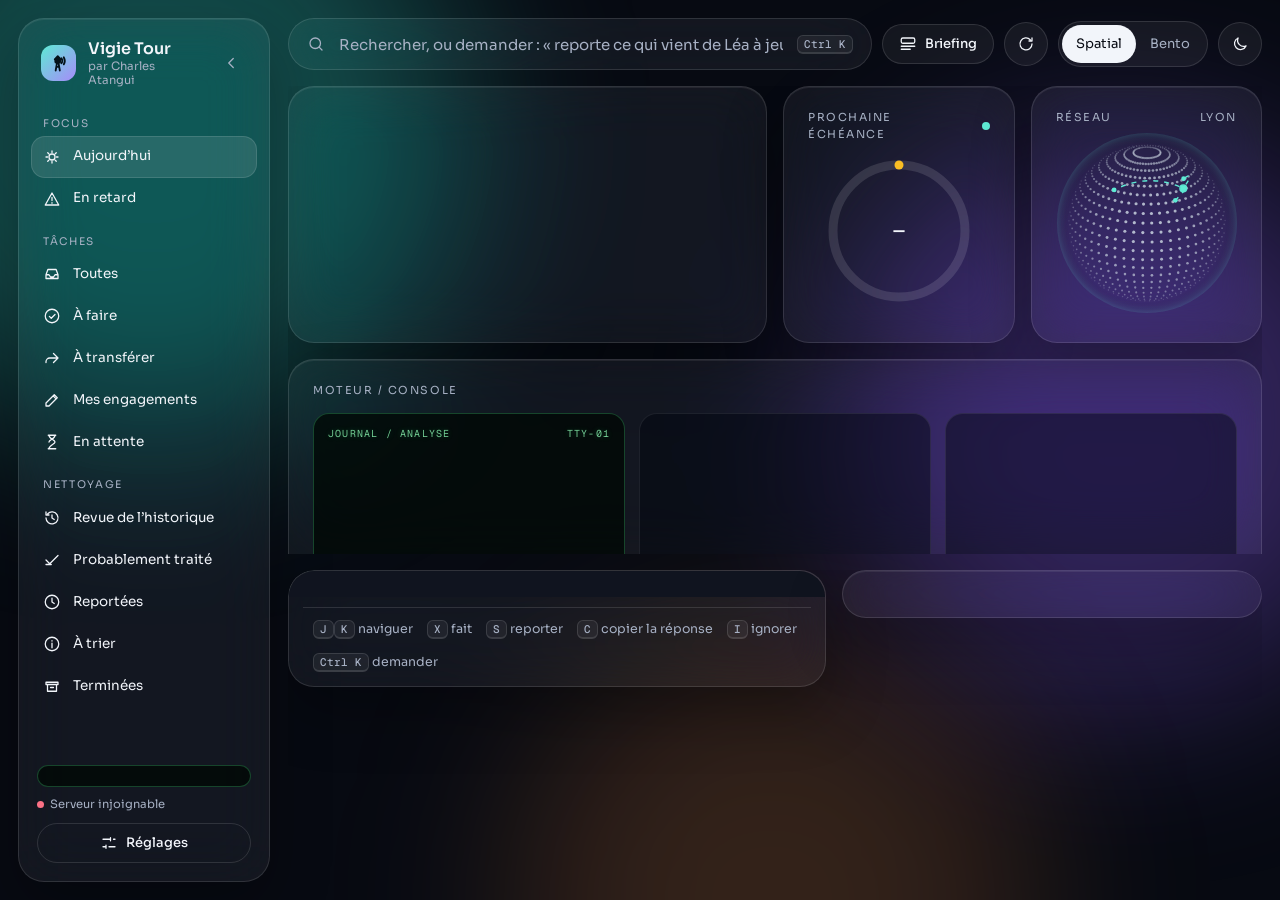
==== app/static/index.html @ c8418e98 "Import initial de Vigie Tour Application locale qui transforme les e-mails en tâches : ingestion des" ====
<!doctype html>
<html lang="fr">
<head>
  <meta charset="utf-8">
  <meta name="viewport" content="width=device-width, initial-scale=1">
  <title>Vigie Tour</title>
  <link rel="icon" href="vigie.png">
  <link rel="stylesheet" href="https://fonts.googleapis.com/css2?family=Sora:wght@300;400;500;600&amp;family=Geist+Mono:wght@400;500&amp;family=Doto:wght@700;900&amp;family=Space+Grotesk:wght@400;500;600&amp;display=swap">
  <link rel="stylesheet" href="app.css">
  <script>
    // Thème appliqué avant l'affichage pour éviter un flash
    try { document.documentElement.dataset.theme = localStorage.getItem("mp.theme") || "spatial";
          document.documentElement.dataset.mode = localStorage.getItem("mp.mode") || "dark";
          document.documentElement.dataset.lab = localStorage.getItem("mp.lab") === "0" ? "off" : "on";
          if (localStorage.getItem("mp.side") === "mini") document.documentElement.classList.add("side-mini"); }
    catch (e) { document.documentElement.dataset.theme = "spatial"; document.documentElement.dataset.mode = "dark"; }
  </script>
</head>
<body>
  <div class="orbs" aria-hidden="true"><i></i><i></i><i></i></div>

  <div class="app">
    <aside class="side">
      <div class="brand">
        <span class="logo"><svg viewBox="0 0 24 24" aria-hidden="true"><path d="M8 21l1.7-9.8M13 21l-1.7-9.8M8.8 16.6h3.4"/><path d="M6.9 7.6l3.6-3.7 3.6 3.7z" fill="currentColor"/><rect x="7.6" y="7.2" width="5.8" height="4.4" rx="1.2" fill="currentColor"/><path d="M14.98 6.38a5.4 5.4 0 0 1 0 6.04M17.77 5.2a8.4 8.4 0 0 1 0 8.4"/></svg></span>
        <span class="brand-txt"><b>Vigie Tour</b><small>par Charles Atangui</small></span>
        <button id="sideToggle" class="side-toggle" aria-label="Replier la barre latérale" title="Replier / déplier la barre latérale (\)">
          <svg viewBox="0 0 24 24" aria-hidden="true"><path d="M15 6l-6 6 6 6"/></svg>
        </button>
      </div>
      <nav id="nav" aria-label="Vues"></nav>
      <div class="side-foot">
        <div class="term" id="sideTerm" aria-label="Journal du moteur"></div>
        <div id="status" class="status"></div>
        <button id="settingsBtn" class="btn ghost"><svg viewBox="0 0 24 24" aria-hidden="true"><path d="M4 7h10M18 7h2M4 17h4M12 17h8M14 5v4M8 15v4"/></svg><span class="lbl">Réglages</span></button>
      </div>
    </aside>

    <div class="work">
      <header class="top">
        <div class="cmd" id="cmdBox">
          <svg viewBox="0 0 24 24" aria-hidden="true"><circle cx="11" cy="11" r="7"/><path d="M20 20l-3.5-3.5"/></svg>
          <input id="cmd" autocomplete="off" aria-label="Rechercher ou demander à Vigie Tour"
                 placeholder="Rechercher, ou demander : « reporte ce qui vient de Léa à jeudi »">
          <kbd>Ctrl K</kbd>
          <div id="cmdPanel" class="cmd-panel hidden" role="dialog" aria-label="Assistant"></div>
        </div>
        <button id="dashBtn" class="btn dash-btn" aria-pressed="true" title="Masquer / afficher les blocs du briefing (B)">
          <svg viewBox="0 0 24 24" aria-hidden="true"><rect x="3" y="4" width="18" height="7" rx="2"/><path d="M3 15h18M3 19h12"/></svg><span class="lbl">Briefing</span>
        </button>
        <button id="syncBtn" class="btn icon" aria-label="Synchroniser maintenant" title="Synchroniser (R)">
          <svg viewBox="0 0 24 24" aria-hidden="true"><path d="M20 12a8 8 0 1 1-2.3-5.7M20 4v4h-4"/></svg>
        </button>
        <div class="seg" role="group" aria-label="Thème">
          <button data-theme-btn="spatial">Spatial</button>
          <button data-theme-btn="bento">Bento</button>
        </div>
        <button id="modeBtn" class="btn icon" aria-label="Basculer clair / sombre">
          <svg viewBox="0 0 24 24" aria-hidden="true"><path d="M20 14.5A8 8 0 0 1 9.5 4a8 8 0 1 0 10.5 10.5z"/></svg>
        </button>
      </header>

      <div id="banner" class="banner hidden"></div>

      <section class="dash" id="dash" aria-label="Briefing">
        <article class="card brief" data-block="brief">
          <div class="rain" id="rain" aria-hidden="true"></div>
          <div class="eyebrow" id="briefDate"></div>
          <h1 id="briefTitle"></h1>
          <p id="briefText"></p>
          <div class="pills" id="briefPills"></div>
          <div class="daydots" id="dayDots" aria-hidden="true"></div>
          <div class="muted small" id="dayTxt"></div>
        </article>
        <article class="card next" data-block="next">
          <div class="eyebrow">Prochaine échéance <span class="rec"></span></div>
          <div class="ring">
            <svg viewBox="0 0 100 100" aria-hidden="true"><circle cx="50" cy="50" r="44" class="ring-bg"/><circle cx="50" cy="50" r="44" class="ring-fg" id="ringFg"/></svg>
            <div class="ring-txt"><b class="num" id="nextCd">--:--:--</b><small id="nextDay"></small></div>
          </div>
          <button class="next-title" id="nextTitle"></button>
        </article>
        <article class="card globe" data-block="globe">
          <div class="eyebrow">Réseau <span class="muted">Lyon</span></div>
          <canvas id="globe" aria-label="Globe : liaisons entre Lyon et les événements partenaires" role="img"></canvas>
        </article>
        <article class="card console" data-block="console" aria-label="Console du moteur">
          <div class="eyebrow"><span>Moteur / console</span><span class="con-live" id="conLive"></span></div>
          <div class="con-grid">
            <div class="screen">
              <div class="rain" id="conRain" aria-hidden="true"></div>
              <div class="screen-in">
                <div class="screen-head"><span>Journal / analyse</span><span>tty-01</span></div>
                <div class="screen-log"><div class="scroll" id="conLog"></div></div>
                <div>&gt; <span class="cursor">█</span></div>
              </div>
            </div>
            <div class="con-panel" id="conPipe"></div>
            <div class="con-panel" id="conSignal"></div>
          </div>
        </article>
        <article class="card mini" data-block="review">
          <div class="eyebrow">Revue de l’historique <span class="tagnew">Nouveau</span></div>
          <b class="num big" id="wReviewN">0</b>
          <p class="muted small" id="wReviewTxt"></p>
          <button class="btn pri" id="wReviewBtn">Commencer la revue</button>
        </article>
        <article class="card mini" data-block="lot">
          <div class="eyebrow">Lot détecté</div>
          <b class="num big" id="wLotN">0</b>
          <p class="muted small" id="wLotTxt"></p>
          <button class="btn" id="wLotBtn">Traiter le lot</button>
        </article>
        <article class="card mini" data-block="wait">
          <div class="eyebrow">On te doit une réponse</div>
          <b class="num big" id="wWaitN">0</b>
          <p class="muted small">relances à faire auprès des autres</p>
          <button class="btn" id="wWaitBtn">Voir les attentes</button>
        </article>
        <article class="card mini flux" data-block="flux">
          <div class="eyebrow">Mails reçus · 14 j <span class="num" id="fluxTotal"></span></div>
          <div class="bars" id="fluxBars"></div>
        </article>
      </section>

      <div class="content">
        <section class="card list" aria-label="Tâches">
          <div class="list-head">
            <div>
              <h2 id="viewTitle"></h2>
              <p class="muted small" id="viewSub"></p>
            </div>
            <div class="list-tools" id="listTools"></div>
          </div>
          <div id="list"></div>
          <div class="keys muted small">
            <span><kbd>J</kbd><kbd>K</kbd> naviguer</span><span><kbd>X</kbd> fait</span><span><kbd>S</kbd> reporter</span>
            <span><kbd>C</kbd> copier la réponse</span><span><kbd>I</kbd> ignorer</span><span><kbd>Ctrl K</kbd> demander</span>
          </div>
        </section>
        <div class="splitter" id="splitter" role="separator" aria-orientation="vertical" aria-label="Largeur du panneau de détail" title="Glisser pour élargir · double-clic : largeur d’origine"></div>
        <aside class="card detail" id="detail" aria-label="Détail de la tâche"></aside>
      </div>
    </div>
  </div>

  <div id="review" class="overlay hidden" role="dialog" aria-label="Revue de l’historique"></div>
  <div id="settings" class="overlay hidden" role="dialog" aria-label="Réglages"></div>
  <div id="menu" class="menu hidden"></div>
  <div id="toast" class="toast" role="status"></div>

  <script src="globe.js"></script>
  <script src="app.js"></script>
</body>
</html>
---- app/static/app.css ----
/* =========================================================================
   Vigie Tour — une structure, deux thèmes (Spatial, Bento) × deux modes
   ========================================================================= */

/* ---------- Thème SPATIAL (verre & profondeur) ---------- */
:root, [data-theme="spatial"] {
  --bg: #070a12; --card: rgba(255,255,255,.055); --card-hi: rgba(255,255,255,.1); --card-solid: #10141f;
  --stroke: rgba(255,255,255,.12); --fg: #f2f5fa; --muted: #a7b1c4; --accent: #5eead4; --accent2: #a78bfa;
  --danger: #fb7185; --warn: #fbbf24; --ok: #34d399; --on-accent: #04121a;
  --o1: rgba(45,212,191,.32); --o2: rgba(139,92,246,.32); --o3: rgba(251,146,60,.18);
  --g-dot: rgba(203,213,225,.95); --g-arc: #5eead4;
  --radius: 26px; --radius-sm: 16px; --blur: blur(28px) saturate(140%);
  --shadow: inset 0 1px 0 rgba(255,255,255,.07), 0 24px 60px rgba(0,0,0,.28);
  --font: "Sora", "Segoe UI Variable Text", "Segoe UI", system-ui, sans-serif;
  --font-num: "Geist Mono", ui-monospace, Consolas, monospace; --num-weight: 500;
  color-scheme: dark;
}
[data-theme="spatial"][data-mode="light"] {
  --bg: #eef1f7; --card: rgba(255,255,255,.62); --card-hi: rgba(255,255,255,.92); --card-solid: #ffffff;
  --stroke: rgba(15,23,42,.1); --fg: #0f172a; --muted: #475569; --accent: #0f766e; --accent2: #6d28d9;
  --danger: #be123c; --warn: #a85c06; --ok: #047857; --on-accent: #ffffff;
  --o1: rgba(45,212,191,.26); --o2: rgba(167,139,250,.28); --o3: rgba(251,191,36,.2);
  --g-dot: #64748b; --g-arc: #0f766e;
  --shadow: inset 0 1px 0 rgba(255,255,255,.6), 0 18px 40px rgba(15,23,42,.08);
  color-scheme: light;
}

/* ---------- Thème BENTO (tuiles & matrice de points) ---------- */
[data-theme="bento"] {
  --bg: #0a0a0a; --card: #151515; --card-hi: #1e1e1e; --card-solid: #151515;
  --stroke: #262626; --fg: #f2f2f2; --muted: #a3a3a3; --accent: #ff3b30; --accent2: #f2f2f2;
  --danger: #ff3b30; --warn: #f2f2f2; --ok: #f2f2f2; --on-accent: #ffffff;
  --g-dot: #e5e5e5; --g-arc: #ff3b30;
  --radius: 28px; --radius-sm: 18px; --blur: none; --shadow: none;
  --font: "Space Grotesk", "Segoe UI", system-ui, sans-serif;
  --font-num: "Doto", "Space Grotesk", monospace; --num-weight: 900;
  color-scheme: dark;
}
[data-theme="bento"][data-mode="light"] {
  --bg: #ecece7; --card: #ffffff; --card-hi: #f3f3ef; --card-solid: #ffffff;
  --stroke: #dcdcd6; --fg: #0a0a0a; --muted: #565656; --accent: #d71921; --accent2: #0a0a0a;
  --danger: #d71921; --warn: #0a0a0a; --ok: #0a0a0a;
  --g-dot: #1a1a1a; --g-arc: #d71921;
  color-scheme: light;
}

/* ---------- Base ---------- */
* { box-sizing: border-box; }
html, body { margin: 0; min-height: 100%; }
body { background: var(--bg); color: var(--fg); font: 400 14px/1.5 var(--font); -webkit-font-smoothing: antialiased; transition: background .3s, color .3s; }
svg { width: 18px; height: 18px; fill: none; stroke: currentColor; stroke-width: 1.7; stroke-linecap: round; stroke-linejoin: round; flex: none; }
button { font: inherit; color: inherit; }
.hidden { display: none !important; }
.muted { color: var(--muted); }
.small { font-size: 12.5px; }
.num { font-family: var(--font-num); font-weight: var(--num-weight); font-variant-numeric: tabular-nums; }
kbd { font: 500 11px "Geist Mono", ui-monospace, monospace; color: var(--muted); border: 1px solid var(--stroke); border-bottom-width: 2px; border-radius: 6px; padding: 1px 6px; background: var(--card); }
:focus-visible { outline: 2px solid var(--accent); outline-offset: 2px; }

/* Halos lumineux (Spatial uniquement) */
.orbs { position: fixed; inset: 0; pointer-events: none; overflow: hidden; z-index: 0; }
.orbs i { position: absolute; border-radius: 50%; filter: blur(90px); }
.orbs i:nth-child(1) { width: 620px; height: 620px; left: -160px; top: -180px; background: var(--o1); animation: drift1 24s ease-in-out infinite alternate; }
.orbs i:nth-child(2) { width: 560px; height: 560px; right: -120px; top: 140px; background: var(--o2); animation: drift2 28s ease-in-out infinite alternate; }
.orbs i:nth-child(3) { width: 520px; height: 520px; left: 40%; bottom: -260px; background: var(--o3); animation: drift1 32s ease-in-out infinite alternate-reverse; }
@keyframes drift1 { to { transform: translate(120px, 80px); } }
@keyframes drift2 { to { transform: translate(-140px, 60px); } }
[data-theme="bento"] .orbs { display: none; }

/* ---------- Structure ---------- */
.app { position: relative; z-index: 1; display: flex; gap: 18px; padding: 18px; min-height: 100vh; }
.side { flex: 0 0 252px; display: flex; flex-direction: column; gap: 4px; padding: 16px 12px; position: sticky; top: 18px; align-self: flex-start; max-height: calc(100vh - 36px); overflow-y: auto; }
.work { flex: 1; min-width: 0; display: flex; flex-direction: column; gap: 16px; }
.content { display: flex; flex-wrap: wrap; gap: 16px; align-items: flex-start; }
.list { flex: 999 1 560px; min-width: 0; padding: 14px 14px 10px; }
.detail { flex: 0 1 var(--detail-w, 420px); min-width: 300px; padding: 24px 24px 22px; position: sticky; top: 18px; max-height: calc(100vh - 36px); overflow-y: auto; }

/* Cartes */
.card, .side { background: var(--card); border: 1px solid var(--stroke); border-radius: var(--radius); backdrop-filter: var(--blur); -webkit-backdrop-filter: var(--blur); box-shadow: var(--shadow); }
[data-theme="bento"] .card, [data-theme="bento"] .side { border-color: transparent; }

/* Marque */
.brand { display: flex; align-items: center; gap: 12px; padding: 4px 10px 10px; }
.logo { width: 36px; height: 36px; border-radius: 12px; display: grid; place-items: center; background: linear-gradient(135deg, var(--accent), var(--accent2)); color: var(--on-accent); }
.logo svg { width: 20px; height: 20px; stroke-width: 2.2; }
.brand-txt { display: flex; flex-direction: column; line-height: 1.25; }
.brand-txt b { font-weight: 600; font-size: 16px; }
.brand-txt small { color: var(--muted); font-size: 11.5px; }
[data-theme="bento"] .logo { background: var(--accent); color: #fff; border-radius: 50%; }
[data-theme="bento"] .brand-txt b { font: 900 22px "Doto", monospace; letter-spacing: .06em; text-transform: uppercase; }

/* Navigation */
.navhead { font-size: 10.5px; letter-spacing: .16em; text-transform: uppercase; color: var(--muted); padding: 14px 12px 4px; }
.nav { display: flex; align-items: center; gap: 12px; width: 100%; min-height: 42px; padding: 0 12px; border: 0; border-radius: 14px; background: transparent; text-align: left; cursor: pointer; font-size: 13.5px; transition: background .15s; }
.nav:hover { background: var(--card-hi); }
.nav.on { background: var(--card-hi); box-shadow: inset 0 0 0 1px var(--stroke); }
.nav .cnt { margin-left: auto; font: 500 12px var(--font-num); color: var(--muted); }
.nav .cnt.hot { color: #fff; background: var(--danger); border-radius: 999px; padding: 0 8px; }
.nav .cnt.acc { color: var(--on-accent); background: var(--accent); border-radius: 999px; padding: 0 8px; }
.side-foot { margin-top: auto; padding: 14px 6px 2px; display: flex; flex-direction: column; gap: 8px; }
.status { font-size: 12px; color: var(--muted); line-height: 1.7; }
.live { display: inline-block; width: 7px; height: 7px; border-radius: 50%; background: var(--ok); margin-right: 6px; animation: breath 2.2s ease-in-out infinite; }
.live.ko { background: var(--danger); animation: none; }
.live.busy { background: var(--accent); }
@keyframes breath { 50% { opacity: .3; } }

/* Bento : navigation en barre horizontale de pastilles */
[data-theme="bento"] .app { flex-direction: column; }
[data-theme="bento"] .side { position: static; flex: none; flex-direction: row; flex-wrap: wrap; align-items: center; max-height: none; padding: 10px 12px; gap: 6px; border-radius: 999px; background: transparent; }
[data-theme="bento"] .brand { padding: 0 10px 0 4px; }
[data-theme="bento"] .brand-txt small { display: none; }
[data-theme="bento"] #nav { display: flex; flex-wrap: wrap; gap: 6px; flex: 1; }
[data-theme="bento"] .navhead { display: none; }
[data-theme="bento"] .nav { width: auto; min-height: 42px; border-radius: 999px; background: var(--card); padding: 0 16px; gap: 8px; }
[data-theme="bento"] .nav svg { display: none; }
[data-theme="bento"] .nav.on { background: var(--fg); color: var(--bg); box-shadow: none; }
[data-theme="bento"] .nav .cnt { margin-left: 2px; font: 900 15px "Doto", monospace; color: inherit; background: none; padding: 0; }
[data-theme="bento"] .nav .cnt.hot, [data-theme="bento"] .nav .cnt.acc { color: var(--accent); }
[data-theme="bento"] .side-foot { margin: 0; flex-direction: row; align-items: center; padding: 0; }
[data-theme="bento"] .status { display: none; }

/* Barre du haut */
.top { display: flex; flex-wrap: wrap; align-items: center; gap: 10px; position: relative; z-index: 5; }
.cmd { position: relative; flex: 1 1 360px; min-width: 0; display: flex; align-items: center; gap: 12px; min-height: 52px; padding: 0 18px; border-radius: 999px; background: var(--card); border: 1px solid var(--stroke); backdrop-filter: var(--blur); -webkit-backdrop-filter: var(--blur); }
.cmd:focus-within { border-color: var(--accent); }
.cmd > svg { color: var(--muted); }
.cmd input { flex: 1; min-width: 0; background: transparent; border: 0; outline: 0; color: var(--fg); font: 400 15px var(--font); }
.cmd input::placeholder { color: var(--muted); }
.cmd-panel { position: absolute; left: 0; right: 0; top: calc(100% + 8px); background: var(--card-solid); border: 1px solid var(--stroke); border-radius: 20px; box-shadow: 0 30px 80px rgba(0,0,0,.4); padding: 8px; max-height: 70vh; overflow-y: auto; animation: pop .18s ease-out; }
@keyframes pop { from { opacity: 0; transform: translateY(-6px); } }
.cp-head { font-size: 11px; letter-spacing: .12em; text-transform: uppercase; color: var(--muted); padding: 10px 12px 4px; }
.cp-reply { padding: 10px 12px 12px; font-size: 14.5px; line-height: 1.5; }
.cp-act { display: flex; align-items: center; gap: 12px; padding: 10px 12px; border-radius: 14px; }
.cp-act:hover { background: var(--card-hi); }
.cp-act .t { flex: 1; min-width: 0; }
.cp-act .t small { display: block; color: var(--muted); font-size: 12px; margin-top: 2px; white-space: nowrap; overflow: hidden; text-overflow: ellipsis; }
.cp-hint { display: flex; align-items: center; gap: 10px; padding: 10px 12px; color: var(--muted); font-size: 13px; }
.spinner { width: 16px; height: 16px; border-radius: 50%; border: 2px solid var(--stroke); border-top-color: var(--accent); animation: spin .8s linear infinite; }
@keyframes spin { to { transform: rotate(360deg); } }

/* Boutons */
.btn { display: inline-flex; align-items: center; justify-content: center; gap: 8px; min-height: 40px; padding: 0 16px; border-radius: 999px; border: 1px solid var(--stroke); background: var(--card); cursor: pointer; font-size: 13px; font-weight: 500; transition: background .15s, transform .06s; white-space: nowrap; }
.btn:hover { background: var(--card-hi); }
.btn:active { transform: translateY(1px); }
.btn.pri { background: var(--fg); color: var(--bg); border-color: var(--fg); }
.btn.acc { background: var(--accent); color: var(--on-accent); border-color: var(--accent); }
.btn.ghost { background: transparent; }
.btn.icon { width: 44px; min-height: 44px; padding: 0; }
.btn.sm { min-height: 34px; padding: 0 12px; font-size: 12.5px; }
.btn[disabled] { opacity: .45; cursor: not-allowed; }
[data-theme="bento"] .btn { border-color: transparent; background: var(--card-hi); }
[data-theme="bento"] .btn.pri { background: var(--accent); color: #fff; }
.seg { display: inline-flex; padding: 3px; border-radius: 999px; background: var(--card); border: 1px solid var(--stroke); }
.seg button { min-height: 38px; padding: 0 14px; border: 0; border-radius: 999px; background: transparent; cursor: pointer; font-size: 13px; color: var(--muted); }
.seg button.on { background: var(--fg); color: var(--bg); }

/* Bandeau moteur IA */
.banner { padding: 12px 16px; border-radius: var(--radius-sm); border: 1px solid var(--warn); background: var(--card); font-size: 13.5px; display: flex; gap: 10px; align-items: center; flex-wrap: wrap; }
.banner code { font-family: "Geist Mono", monospace; background: var(--card-hi); padding: 2px 6px; border-radius: 6px; }

/* ---------- Briefing ---------- */
.dash { display: grid; grid-template-columns: repeat(4, minmax(0, 1fr)); gap: 16px; }
.dash .card { padding: 22px 24px; min-width: 0; position: relative; overflow: hidden; }
.brief { grid-column: span 2; }
.eyebrow { display: flex; justify-content: space-between; align-items: center; gap: 8px; font-size: 11px; letter-spacing: .14em; text-transform: uppercase; color: var(--muted); }
.brief h1 { margin: 8px 0 6px; font-size: 32px; font-weight: 400; letter-spacing: -.025em; }
.brief p { margin: 0; font-size: 15px; line-height: 1.6; color: var(--muted); max-width: 640px; }
.brief p b { color: var(--fg); font-weight: 500; }
.brief p .hot { color: var(--danger); }
.pills { display: flex; flex-wrap: wrap; gap: 10px; margin-top: 16px; }
.pill { display: flex; flex-direction: column; gap: 1px; padding: 10px 16px; border-radius: var(--radius-sm); background: var(--card); border: 1px solid var(--stroke); min-width: 100px; cursor: pointer; text-align: left; }
.pill:hover { background: var(--card-hi); }
.pill b { font: var(--num-weight) 24px var(--font-num); letter-spacing: -.01em; }
.pill span { font-size: 12px; color: var(--muted); }
.pill.hot b { color: var(--danger); }
.pill.acc b { color: var(--accent); }
[data-theme="bento"] .pill { border-color: transparent; background: var(--card-hi); }
[data-theme="bento"] .pill b { font-size: 30px; }
[data-theme="bento"] .brief h1 { font: 900 64px/0.95 "Doto", monospace; letter-spacing: 0; text-transform: uppercase; }
.daydots { display: flex; flex-wrap: wrap; gap: 5px; margin-top: 18px; }
.daydots i { width: 9px; height: 9px; border-radius: 50%; background: var(--stroke); }
.daydots i.on { background: var(--accent); }
[data-theme="spatial"] .daydots { display: none; }
#dayTxt { margin-top: 6px; }
[data-theme="spatial"] #dayTxt { display: none; }

.rec { width: 8px; height: 8px; border-radius: 50%; background: var(--accent); animation: breath 1.8s ease-in-out infinite; }
.next { display: flex; flex-direction: column; }
.ring { position: relative; width: 150px; height: 150px; margin: 14px auto 6px; }
.ring svg { width: 150px; height: 150px; transform: rotate(-90deg); }
.ring-bg { fill: none; stroke: var(--stroke); stroke-width: 6; }
.ring-fg { fill: none; stroke: var(--warn); stroke-width: 6; stroke-linecap: round; stroke-dasharray: 0 276.5; transition: stroke-dasharray .6s; }
[data-theme="bento"] .ring-fg { stroke: var(--accent); }
.ring-txt { position: absolute; inset: 0; display: grid; place-content: center; text-align: center; }
.ring-txt b { font-size: 20px; }
[data-theme="bento"] .ring-txt b { font-size: 26px; }
.ring-txt small { color: var(--muted); font-size: 11px; margin-top: 2px; }
.next-title { background: none; border: 0; padding: 4px 0; text-align: center; cursor: pointer; font-size: 13.5px; line-height: 1.4; color: var(--fg); }
.next-title:hover { color: var(--accent); }
.globe canvas { display: block; width: 100%; max-width: 230px; aspect-ratio: 1 / 1; margin: 6px auto 0; }
.mini { display: flex; flex-direction: column; gap: 4px; }
.mini .big { font-size: 40px; line-height: 1.1; margin-top: 6px; }
[data-theme="bento"] .mini .big { font-size: 58px; }
.mini p { margin: 0 0 10px; }
.mini .btn { margin-top: auto; align-self: flex-start; }
.tagnew { color: var(--on-accent); background: var(--accent); border-radius: 999px; padding: 1px 8px; letter-spacing: .06em; }
.bars { display: flex; align-items: flex-end; gap: 4px; height: 96px; margin-top: 14px; }
.bars span { flex: 1; border-radius: 4px 4px 0 0; background: var(--accent); opacity: .8; min-height: 3px; }
[data-theme="bento"] .bars span { background: none; display: flex; flex-direction: column-reverse; gap: 3px; align-items: center; opacity: 1; }
[data-theme="bento"] .bars span i { width: 7px; height: 7px; border-radius: 50%; background: var(--stroke); display: block; }
[data-theme="bento"] .bars span i.on { background: var(--fg); }

/* ---------- Liste ---------- */
.list-head { display: flex; justify-content: space-between; align-items: flex-start; gap: 10px; flex-wrap: wrap; padding: 6px 8px 4px; }
.list-head h2 { margin: 0; font-size: 18px; font-weight: 500; }
[data-theme="bento"] .list-head h2 { font: 900 24px "Doto", monospace; text-transform: uppercase; letter-spacing: .04em; }
.list-head p { margin: 2px 0 0; }
.list-tools { display: flex; gap: 6px; flex-wrap: wrap; }
.chip { display: inline-flex; align-items: center; gap: 6px; min-height: 34px; padding: 0 12px; border-radius: 999px; border: 1px solid var(--accent2); color: var(--accent2); font-size: 12.5px; background: transparent; cursor: pointer; }
[data-theme="bento"] .chip { border-color: var(--accent); color: var(--accent); }
.ghead { display: flex; justify-content: space-between; padding: 14px 10px 6px; font-size: 11px; letter-spacing: .14em; text-transform: uppercase; color: var(--muted); }
.ghead.hot { color: var(--danger); }
[data-theme="bento"] .ghead { font: 900 13px "Doto", monospace; letter-spacing: .14em; }
.row { display: grid; grid-template-columns: 30px minmax(0, 1fr) auto; gap: 12px; align-items: center; padding: 10px 12px; border-radius: var(--radius-sm); transition: background .15s, opacity .25s, transform .25s; }
.row:hover { background: var(--card); }
.row.sel { background: var(--card-hi); box-shadow: inset 0 0 0 1px var(--stroke); }
[data-theme="bento"] .row.sel { box-shadow: inset 0 0 0 1.5px var(--fg); }
.row.leaving { opacity: 0; transform: translateX(20px); }
.chk { width: 24px; height: 24px; border-radius: 50%; border: 1.5px solid var(--muted); background: transparent; cursor: pointer; padding: 0; display: grid; place-items: center; color: transparent; }
.chk:hover { border-color: var(--accent); color: var(--accent); }
.chk svg { width: 13px; height: 13px; stroke-width: 3; }
.rowbtn { background: none; border: 0; padding: 4px 0; margin: 0; text-align: left; cursor: pointer; min-width: 0; min-height: 40px; }
.ttl { display: block; font-size: 15px; line-height: 1.35; }
.meta { display: flex; flex-wrap: wrap; align-items: center; gap: 5px 10px; font-size: 12px; color: var(--muted); margin-top: 4px; }
.tag { padding: 1px 9px; border-radius: 999px; border: 1px solid var(--stroke); font-size: 11px; white-space: nowrap; }
.tag.lot { color: var(--accent2); border-color: var(--accent2); }
[data-theme="bento"] .tag.lot { color: var(--accent); border-color: var(--accent); }
.tag.prio-haute { color: var(--danger); border-color: var(--danger); }
.when { font: 500 12.5px var(--font-num); color: var(--muted); white-space: nowrap; text-align: right; }
[data-theme="bento"] .when { font: 500 12.5px "Space Grotesk", sans-serif; }
.when.late { color: var(--danger); }
.when.soon { color: var(--warn); }
[data-theme="bento"] .when.soon { font-weight: 600; }
.quick { grid-column: 1 / -1; display: flex; flex-wrap: wrap; gap: 6px; padding: 4px 0 2px 42px; }
.empty { text-align: center; padding: 56px 16px; color: var(--muted); }
.empty b { display: block; font-size: 38px; color: var(--fg); margin-bottom: 6px; }
.keys { display: flex; flex-wrap: wrap; gap: 14px; padding: 12px 10px 4px; border-top: 1px solid var(--stroke); margin-top: 10px; }

/* ---------- Détail ---------- */
.detail .tags { display: flex; flex-wrap: wrap; gap: 6px; }
.detail h3 { font-size: 21px; font-weight: 500; line-height: 1.3; margin: 14px 0 8px; letter-spacing: -.01em; }
[data-theme="bento"] .detail h3 { font-weight: 600; }
.detail .sum { margin: 0; font-size: 14px; line-height: 1.6; color: var(--muted); }
.sec { font-size: 11px; letter-spacing: .14em; text-transform: uppercase; color: var(--muted); margin: 20px 0 10px; display: flex; justify-content: space-between; align-items: center; }
.props { display: grid; grid-template-columns: repeat(2, minmax(0, 1fr)); gap: 10px; margin-top: 16px; }
.field label { display: block; font-size: 11px; letter-spacing: .1em; text-transform: uppercase; color: var(--muted); margin-bottom: 4px; }
.field input, .field select, textarea { width: 100%; font: inherit; font-size: 13.5px; color: var(--fg); background: var(--card); border: 1px solid var(--stroke); border-radius: 12px; padding: 8px 10px; min-height: 40px; }
.field select option { background: var(--card-solid); color: var(--fg); }
textarea { min-height: 70px; resize: vertical; }
.why { font-size: 13.5px; color: var(--muted); border-left: 2px solid var(--accent); padding-left: 12px; }
.step { display: grid; grid-template-columns: 26px minmax(0, 1fr); gap: 10px; align-items: start; padding: 7px 0; font-size: 14px; line-height: 1.5; cursor: pointer; }
.step input { width: 18px; height: 18px; margin: 2px 0 0; accent-color: var(--accent); cursor: pointer; }
.step.ok span { text-decoration: line-through; color: var(--muted); }
.draft { white-space: pre-wrap; font-size: 13.5px; line-height: 1.6; padding: 14px 16px; border-radius: var(--radius-sm); background: var(--card); border: 1px solid var(--stroke); }
.deleg { display: flex; align-items: center; gap: 12px; padding: 12px 14px; border-radius: var(--radius-sm); border: 1px solid var(--accent2); }
[data-theme="bento"] .deleg { border-color: var(--accent); }
.avatar { width: 36px; height: 36px; border-radius: 50%; background: var(--card-hi); display: grid; place-items: center; font-size: 12px; font-weight: 600; flex: none; }
.acts { display: flex; flex-wrap: wrap; gap: 8px; margin-top: 12px; }
.msg { border: 1px solid var(--stroke); border-radius: 14px; margin-bottom: 8px; overflow: hidden; }
.msg-head { display: flex; justify-content: space-between; align-items: center; gap: 8px; padding: 8px 12px; background: var(--card); font-size: 12.5px; cursor: pointer; }
.msg-body { white-space: pre-wrap; padding: 10px 12px; font-size: 13px; line-height: 1.55; max-height: 300px; overflow-y: auto; }
.msg.collapsed .msg-body { display: none; }
.msg.out .msg-head { box-shadow: inset 3px 0 0 var(--accent); }
.placeholder { display: grid; place-items: center; text-align: center; min-height: 300px; color: var(--muted); }

/* ---------- Revue / Réglages (superpositions) ---------- */
.overlay { position: fixed; inset: 0; z-index: 50; display: grid; place-items: center; padding: 20px; background: rgba(0,0,0,.45); backdrop-filter: blur(8px); -webkit-backdrop-filter: blur(8px); }
.sheet { width: min(720px, 100%); max-height: calc(100vh - 40px); overflow-y: auto; background: var(--card-solid); border: 1px solid var(--stroke); border-radius: var(--radius); padding: 28px 30px; box-shadow: 0 40px 100px rgba(0,0,0,.5); animation: pop .2s ease-out; }
.sheet h2 { margin: 0 0 4px; font-size: 22px; font-weight: 500; }
[data-theme="bento"] .sheet h2 { font: 900 30px "Doto", monospace; text-transform: uppercase; }
.progress { height: 6px; border-radius: 3px; background: var(--stroke); overflow: hidden; margin: 14px 0 20px; }
.progress i { display: block; height: 100%; background: var(--accent); transition: width .3s; }
.rv-card { padding: 22px; border-radius: var(--radius-sm); background: var(--card); border: 1px solid var(--stroke); }
.rv-card h3 { margin: 10px 0 8px; font-size: 20px; font-weight: 500; line-height: 1.3; }
.rv-actions { display: grid; grid-template-columns: repeat(5, minmax(0, 1fr)); gap: 8px; margin-top: 18px; }
.rv-actions .btn { min-height: 52px; border-radius: var(--radius-sm); flex-direction: column; gap: 2px; }
.rv-actions .btn kbd { font-size: 10.5px; }
.btn.acc kbd, .btn.pri kbd { background: transparent; color: inherit; border-color: currentColor; opacity: .7; }
@media (max-width: 700px) { .rv-actions { grid-template-columns: repeat(2, minmax(0, 1fr)); } }
.themes { display: grid; grid-template-columns: repeat(2, minmax(0, 1fr)); gap: 12px; margin: 12px 0 6px; }
.theme-card { border: 2px solid var(--stroke); border-radius: var(--radius-sm); padding: 14px; cursor: pointer; background: var(--card); text-align: left; }
.theme-card.on { border-color: var(--accent); }
.theme-card .pv { height: 74px; border-radius: 12px; margin-bottom: 10px; }
.pv-spatial { background: radial-gradient(circle at 20% 20%, rgba(45,212,191,.6), transparent 50%), radial-gradient(circle at 80% 40%, rgba(139,92,246,.6), transparent 50%), #070a12; }
.pv-bento { background: radial-gradient(circle, #ff3b30 2px, transparent 3px) 0 0 / 14px 14px, #151515; }

/* Menu contextuel (reporter) */
.menu { position: fixed; z-index: 60; min-width: 230px; background: var(--card-solid); border: 1px solid var(--stroke); border-radius: 16px; padding: 6px; box-shadow: 0 24px 60px rgba(0,0,0,.4); animation: pop .15s ease-out; }
.menu button { display: flex; justify-content: space-between; gap: 14px; width: 100%; min-height: 40px; padding: 0 12px; border: 0; border-radius: 10px; background: transparent; cursor: pointer; text-align: left; font-size: 13.5px; }
.menu button:hover { background: var(--card-hi); }
.menu button small { color: var(--muted); }
.menu input { width: 100%; margin-top: 4px; font: inherit; color: var(--fg); background: var(--card); border: 1px solid var(--stroke); border-radius: 10px; padding: 8px 10px; }

.toast { position: fixed; bottom: 24px; left: 50%; transform: translateX(-50%) translateY(20px); background: var(--fg); color: var(--bg); padding: 10px 18px; border-radius: 999px; font-size: 13.5px; opacity: 0; pointer-events: none; transition: all .2s; z-index: 70; }
.toast.show { opacity: 1; transform: translateX(-50%) translateY(0); }

/* ---------- Responsive ---------- */
@media (max-width: 1180px) {
  .dash { grid-template-columns: repeat(2, minmax(0, 1fr)); }
  .detail { position: static; max-height: none; max-width: none; }
}
@media (max-width: 860px) {
  .app { flex-direction: column; padding: 12px; }
  .side { position: static; max-height: none; flex: none; align-self: stretch; min-width: 0; }
  .dash { grid-template-columns: 1fr; }
  .brief { grid-column: auto; }
}

/* ---------- Disposition personnalisable : blocs déplaçables / redimensionnables, panneau de détail réglable ---------- */
.dash { grid-auto-flow: row dense; }
.blk-tools { position: absolute; top: 10px; right: 10px; display: flex; gap: 4px; opacity: 0; transition: opacity .15s; z-index: 3; }
.dash .card:hover .blk-tools, .dash .card:focus-within .blk-tools, .dash .card.dragging .blk-tools { opacity: 1; }
.blk-tools button { width: 28px; height: 28px; padding: 0; border-radius: 9px; border: 1px solid var(--stroke); background: var(--card-solid); color: var(--muted); display: grid; place-items: center; cursor: pointer; touch-action: none; }
.blk-tools .blk-grip { cursor: grab; }
.blk-tools button:hover { color: var(--fg); border-color: var(--accent); }
.blk-tools svg { width: 14px; height: 14px; fill: none; stroke: currentColor; stroke-width: 1.8; stroke-linecap: round; stroke-linejoin: round; }
.blk-rs { position: absolute; right: 2px; bottom: 2px; width: 22px; height: 22px; cursor: nwse-resize; opacity: 0; z-index: 3; touch-action: none; transition: opacity .15s; }
.blk-rs::after { content: ""; position: absolute; right: 6px; bottom: 6px; width: 9px; height: 9px; border-right: 2px solid var(--muted); border-bottom: 2px solid var(--muted); border-radius: 0 0 4px 0; }
.blk-rs:hover::after { border-color: var(--accent); }
.dash .card:hover .blk-rs, .dash .card.resizing .blk-rs { opacity: 1; }
.dash .card.dragging { z-index: 20; outline: 2px solid var(--accent); box-shadow: 0 30px 80px rgba(0,0,0,.45); }
.dash .card.resizing { outline: 2px dashed var(--accent); outline-offset: 3px; }
body.layout-busy, body.layout-busy * { user-select: none; cursor: grabbing !important; }
body.layout-busy.rs, body.layout-busy.rs * { cursor: nwse-resize !important; }
body.layout-busy.split, body.layout-busy.split * { cursor: col-resize !important; }
.splitter { flex: 0 0 20px; align-self: stretch; margin: 0 -18px; position: relative; z-index: 2; cursor: col-resize; touch-action: none; }
.splitter::after { content: ""; position: absolute; left: 8px; top: 40px; height: min(60vh, 420px); width: 3px; border-radius: 3px; background: var(--accent); opacity: 0; transition: opacity .15s; }
.splitter:hover::after, .splitter.on::after { opacity: .8; }
.content.swap { flex-direction: row-reverse; }
.tag.fold { display: inline-flex; align-items: center; gap: 4px; }
.tag.fold svg { width: 11px; height: 11px; fill: none; stroke: currentColor; stroke-width: 2; }
.banner.pause { border-color: var(--accent2); }
.blocks { display: grid; grid-template-columns: repeat(2, minmax(0, 1fr)); gap: 6px 16px; margin: 8px 0; }
.blocks label, .folders label { display: flex; align-items: center; gap: 10px; font-size: 13.5px; padding: 6px 0; cursor: pointer; }
.blocks input, .folders input { width: 17px; height: 17px; accent-color: var(--accent); }
.folders { max-height: 240px; overflow-y: auto; border: 1px solid var(--stroke); border-radius: var(--radius-sm); padding: 6px 14px; margin: 8px 0; }
.folders label span { flex: 1; min-width: 0; }
.folders label small { color: var(--muted); font-size: 12px; }
.usage { width: 100%; border-collapse: collapse; font-size: 13px; margin: 8px 0; }
.usage th, .usage td { text-align: right; padding: 6px 8px; border-bottom: 1px solid var(--stroke); font-variant-numeric: tabular-nums; }
.usage th:first-child, .usage td:first-child { text-align: left; }
.usage th { color: var(--muted); font-weight: 500; font-size: 11.5px; text-transform: uppercase; letter-spacing: .08em; }
@media (max-width: 1000px) { .splitter { display: none; } .detail { flex-basis: 380px; } }
@media (hover: none) { .blk-tools, .blk-rs { opacity: 1; } }
.flux .bars { flex: 1 1 0; height: auto; min-height: 96px; }
.blk-tools .blk-grip svg { stroke-width: 3.4; }
@media (min-width: 1001px) { .content { flex-wrap: nowrap; } .list { flex: 1 1 0; min-width: 380px; } }

/* =========================================================================
   Décor « laboratoire » du thème Spatial : pluie Matrix, terminaux, console du moteur
   (désactivable dans Réglages › Thème ; absent du thème Bento)
   ========================================================================= */
.rain, .term, .tid, .why-src { display: none; }
[data-block="console"] { display: none; }
[data-theme="spatial"][data-lab="on"] [data-block="console"]:not(.hidden) { display: flex; }
[data-theme="spatial"][data-lab="on"] .rain { display: flex; }
[data-theme="spatial"][data-lab="on"] .term { display: block; }
[data-theme="spatial"][data-lab="on"] .tid { display: inline; }
[data-theme="spatial"][data-lab="on"] .why-src { display: block; }
:root { --lab: #4ade80; --lab-soft: #86efac; --lab-screen: rgba(1, 8, 5, .78); --lab-line: rgba(74, 222, 128, .28); }
[data-mode="light"] { --lab: #16a34a; }

/* Pluie Matrix (bloc « Bonjour » et fond de la console) */
.rain { position: absolute; inset: 0; justify-content: flex-end; gap: 7px; padding-right: 14px; overflow: hidden; pointer-events: none; opacity: .5;
  -webkit-mask-image: linear-gradient(90deg, transparent 32%, #000 78%); mask-image: linear-gradient(90deg, transparent 32%, #000 78%); }
[data-mode="light"] .brief .rain { opacity: .3; }
.brief > *:not(.rain) { position: relative; z-index: 1; }
.rain i { font: normal 12px/1.12 "Geist Mono", ui-monospace, monospace; white-space: pre; color: var(--lab); text-shadow: 0 0 8px rgba(74, 222, 128, .5);
  -webkit-mask-image: linear-gradient(transparent, #000 85%); mask-image: linear-gradient(transparent, #000 85%);
  transform: translateY(-100%); animation: lab-fall linear infinite; }
@keyframes lab-fall { from { transform: translateY(-100%); } to { transform: translateY(60%); } }

/* Terminaux (barre latérale, console) */
.term, .screen { font: 11px/1.6 "Geist Mono", ui-monospace, monospace; color: #4ade80; background: var(--lab-screen); border: 1px solid var(--lab-line);
  border-radius: 16px; text-shadow: 0 0 6px rgba(74, 222, 128, .35); }
.term { padding: 10px 12px; }
.term-head, .screen-head { display: flex; justify-content: space-between; gap: 8px; color: #86efac; opacity: .85; font-size: 10px; letter-spacing: .12em; text-transform: uppercase; margin-bottom: 4px; }
.term-log { height: 132px; overflow: hidden; }
.scroll { animation: lab-up 30s linear infinite; }
.scroll div { white-space: nowrap; overflow: hidden; text-overflow: ellipsis; }
.scroll b { font-weight: 500; color: #bbf7d0; display: inline-block; min-width: 9ch; }
.term .scroll b { min-width: 0; margin-right: 1ch; }
@keyframes lab-up { to { transform: translateY(-50%); } }
.cursor { animation: lab-blink 1s steps(1) infinite; }
@keyframes lab-blink { 50% { opacity: 0; } }

/* Console du moteur (bloc du briefing) */
.console { flex-direction: column; gap: 14px; }
.con-live { font: 500 11px "Geist Mono", monospace; letter-spacing: .06em; text-transform: none; color: var(--lab); }
.con-grid { display: flex; flex-wrap: wrap; gap: 14px; }
.screen { position: relative; overflow: hidden; flex: 1 1 300px; min-width: 0; height: 236px; padding: 12px 14px; font-size: 11.5px; }
.screen .rain { opacity: .22; justify-content: space-between; padding: 0 8px; -webkit-mask-image: none; mask-image: none; }
.screen-in { position: relative; display: flex; flex-direction: column; height: 100%; }
.screen-log { flex: 1; overflow: hidden; margin-top: 4px; }
.con-panel { flex: 1 1 280px; min-width: 0; border-radius: 18px; background: rgba(2, 6, 14, .45); border: 1px solid rgba(255, 255, 255, .08); padding: 12px 14px; display: flex; flex-direction: column; gap: 9px; }
[data-mode="light"] .con-panel { background: rgba(255, 255, 255, .5); border-color: var(--stroke); }
.lab-cap { display: flex; justify-content: space-between; gap: 8px; font: 500 10.5px "Geist Mono", monospace; letter-spacing: .12em; text-transform: uppercase; color: var(--muted); }
.pipe { display: flex; align-items: center; gap: 10px; }
.pipe .nm { width: 96px; font: 11.5px "Geist Mono", monospace; }
.pipe .nt { width: 74px; text-align: right; font: 11px "Geist Mono", monospace; color: var(--muted); }
.cells { display: flex; gap: 3px; flex: 1; min-width: 0; }
.cells i { flex: 1; max-width: 14px; height: 12px; border-radius: 3px; background: rgba(148, 163, 184, .16); }
.cells .on { background: var(--accent); } .cells .gr { background: var(--lab); } .cells .wa { background: var(--warn); } .cells .vi { background: var(--accent2); }
.cells .run { animation: lab-glow 1.3s ease-in-out infinite; }
@keyframes lab-glow { 0%, 100% { opacity: .3; } 50% { opacity: 1; } }
.sig { display: grid; grid-template-columns: 70px minmax(0, 1fr); align-items: center; gap: 4px 10px; flex: 1; }
.sig svg { width: 100%; height: 44px; overflow: hidden; fill: none; stroke-width: 1.2; }
.sig path { animation: lab-wave 9s linear infinite; }
.sig .s2 { animation-duration: 12s; } .sig .s3 { animation-duration: 10s; }
@keyframes lab-wave { to { transform: translateX(-200px); } }

/* Numéro de tâche et source en console */
.tid { font: 500 11.5px "Geist Mono", monospace; color: var(--lab); }
[data-theme="spatial"][data-lab="on"] .why { border-left: 0; padding: 10px 12px; border-radius: 14px; background: var(--lab-screen); border: 1px solid var(--lab-line);
  font: 12px/1.6 "Geist Mono", monospace; color: #4ade80; text-shadow: 0 0 6px rgba(74, 222, 128, .3); }
.why-src { color: #86efac; opacity: .85; }
[data-theme="spatial"][data-lab="on"] .side-foot .status { font-size: 11.5px; }

@media (prefers-reduced-motion: reduce) {
  .rain i, .scroll, .cursor, .cells .run, .sig path { animation: none !important; }
  .rain i { transform: none; }
}

/* =========================================================================
   Disposition « application » : barre latérale et briefing fixes, seules la liste et le détail défilent
   (écrans d'au moins 1001 × 620 px ; en dessous, la page défile normalement)
   ========================================================================= */
.side-toggle { display: grid; place-items: center; width: 32px; height: 32px; margin-left: auto; border: 0; border-radius: 10px; background: transparent; color: var(--muted); cursor: pointer; flex: none; }
.side-toggle:hover { background: var(--card-hi); color: var(--fg); }
.side-toggle svg { transition: transform .25s; }
.dash-btn { gap: 8px; }
.dash-btn[aria-pressed="false"] { border-color: var(--accent); color: var(--accent); }
[data-theme="bento"] .side-toggle { display: none; }

@media (min-width: 1001px) and (min-height: 620px) {
  html, body { height: 100%; overflow: hidden; }
  .app { height: 100vh; min-height: 0; }
  .side { position: relative; top: auto; align-self: stretch; max-height: none; transition: flex-basis .25s, padding .25s; }
  .work { min-height: 0; }
  .top, .banner { flex: none; }
  .dash { flex: none; max-height: 52vh; overflow-y: auto; overscroll-behavior: contain; scrollbar-width: thin; grid-auto-rows: max-content; align-content: start; }
  /* la liste et le détail défilent ensemble, comme une seule page, sous le haut figé */
  .content { flex: 1 1 auto; min-height: 0; flex-wrap: nowrap; align-items: flex-start; overflow-y: auto; overscroll-behavior: contain; scrollbar-width: thin; border-radius: var(--radius); }
  .list .list-head { position: sticky; top: 0; z-index: 3; margin: -14px -14px 6px; padding: 14px 14px 10px; background: var(--card-solid); border-radius: var(--radius) var(--radius) 0 0; }
  .detail { position: relative; top: auto; max-height: none; overflow: visible; }
  .splitter { align-self: stretch; }
  [data-theme="bento"] .work { flex: 1 1 auto; }
  [data-theme="bento"] .side { align-self: auto; }
}

/* Barre latérale repliée (thème Spatial) : une colonne d'icônes, les compteurs urgents en pastille */
html.side-mini[data-theme="spatial"] .side { flex: 0 0 76px; padding: 14px 8px; overflow-x: hidden; }
html.side-mini[data-theme="spatial"] .side-toggle svg { transform: rotate(180deg); }
html.side-mini[data-theme="spatial"] .brand { flex-direction: column; gap: 8px; padding: 4px 0 10px; }
html.side-mini[data-theme="spatial"] .side-toggle { margin-left: 0; }
html.side-mini[data-theme="spatial"] .brand-txt,
html.side-mini[data-theme="spatial"] .navhead,
html.side-mini[data-theme="spatial"] .nav > span:not(.cnt),
html.side-mini[data-theme="spatial"] .nav .cnt:not(.hot):not(.acc),
html.side-mini[data-theme="spatial"] .side-foot .status,
html.side-mini[data-theme="spatial"] .side-foot .term,
html.side-mini[data-theme="spatial"] #settingsBtn .lbl { display: none; }
html.side-mini[data-theme="spatial"] .nav { justify-content: center; padding: 0; position: relative; }
html.side-mini[data-theme="spatial"] .nav .cnt.hot,
html.side-mini[data-theme="spatial"] .nav .cnt.acc { position: absolute; top: 3px; right: 4px; margin: 0; font-size: 10px; padding: 0 5px; line-height: 16px; }
html.side-mini[data-theme="spatial"] #settingsBtn { padding: 0; width: 44px; align-self: center; }
@media (max-width: 1000px) { .dash-btn .lbl { display: none; } }
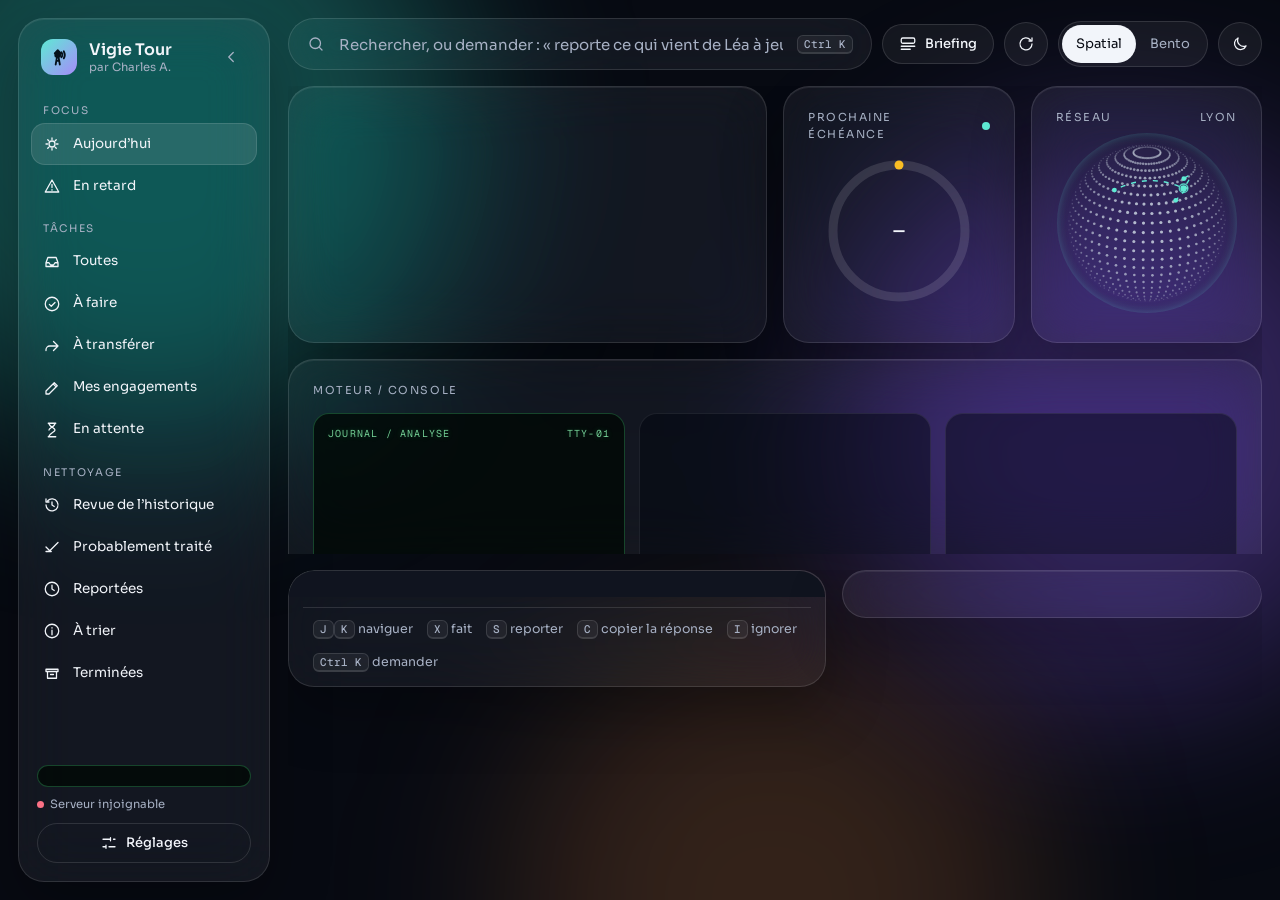
==== commit 1a80af2a: "Import initial de Vigie Tour Application locale qui transforme les e-mails en tâches : ingestion des" ====
--- a/app/static/index.html
+++ b/app/static/index.html
@@ -23,7 +23,7 @@
     <aside class="side">
       <div class="brand">
         <span class="logo"><svg viewBox="0 0 24 24" aria-hidden="true"><path d="M8 21l1.7-9.8M13 21l-1.7-9.8M8.8 16.6h3.4"/><path d="M6.9 7.6l3.6-3.7 3.6 3.7z" fill="currentColor"/><rect x="7.6" y="7.2" width="5.8" height="4.4" rx="1.2" fill="currentColor"/><path d="M14.98 6.38a5.4 5.4 0 0 1 0 6.04M17.77 5.2a8.4 8.4 0 0 1 0 8.4"/></svg></span>
-        <span class="brand-txt"><b>Vigie Tour</b><small>par Charles Atangui</small></span>
+        <span class="brand-txt"><b>Vigie Tour</b><small>par Charles A.</small></span>
         <button id="sideToggle" class="side-toggle" aria-label="Replier la barre latérale" title="Replier / déplier la barre latérale (\)">
           <svg viewBox="0 0 24 24" aria-hidden="true"><path d="M15 6l-6 6 6 6"/></svg>
         </button>
